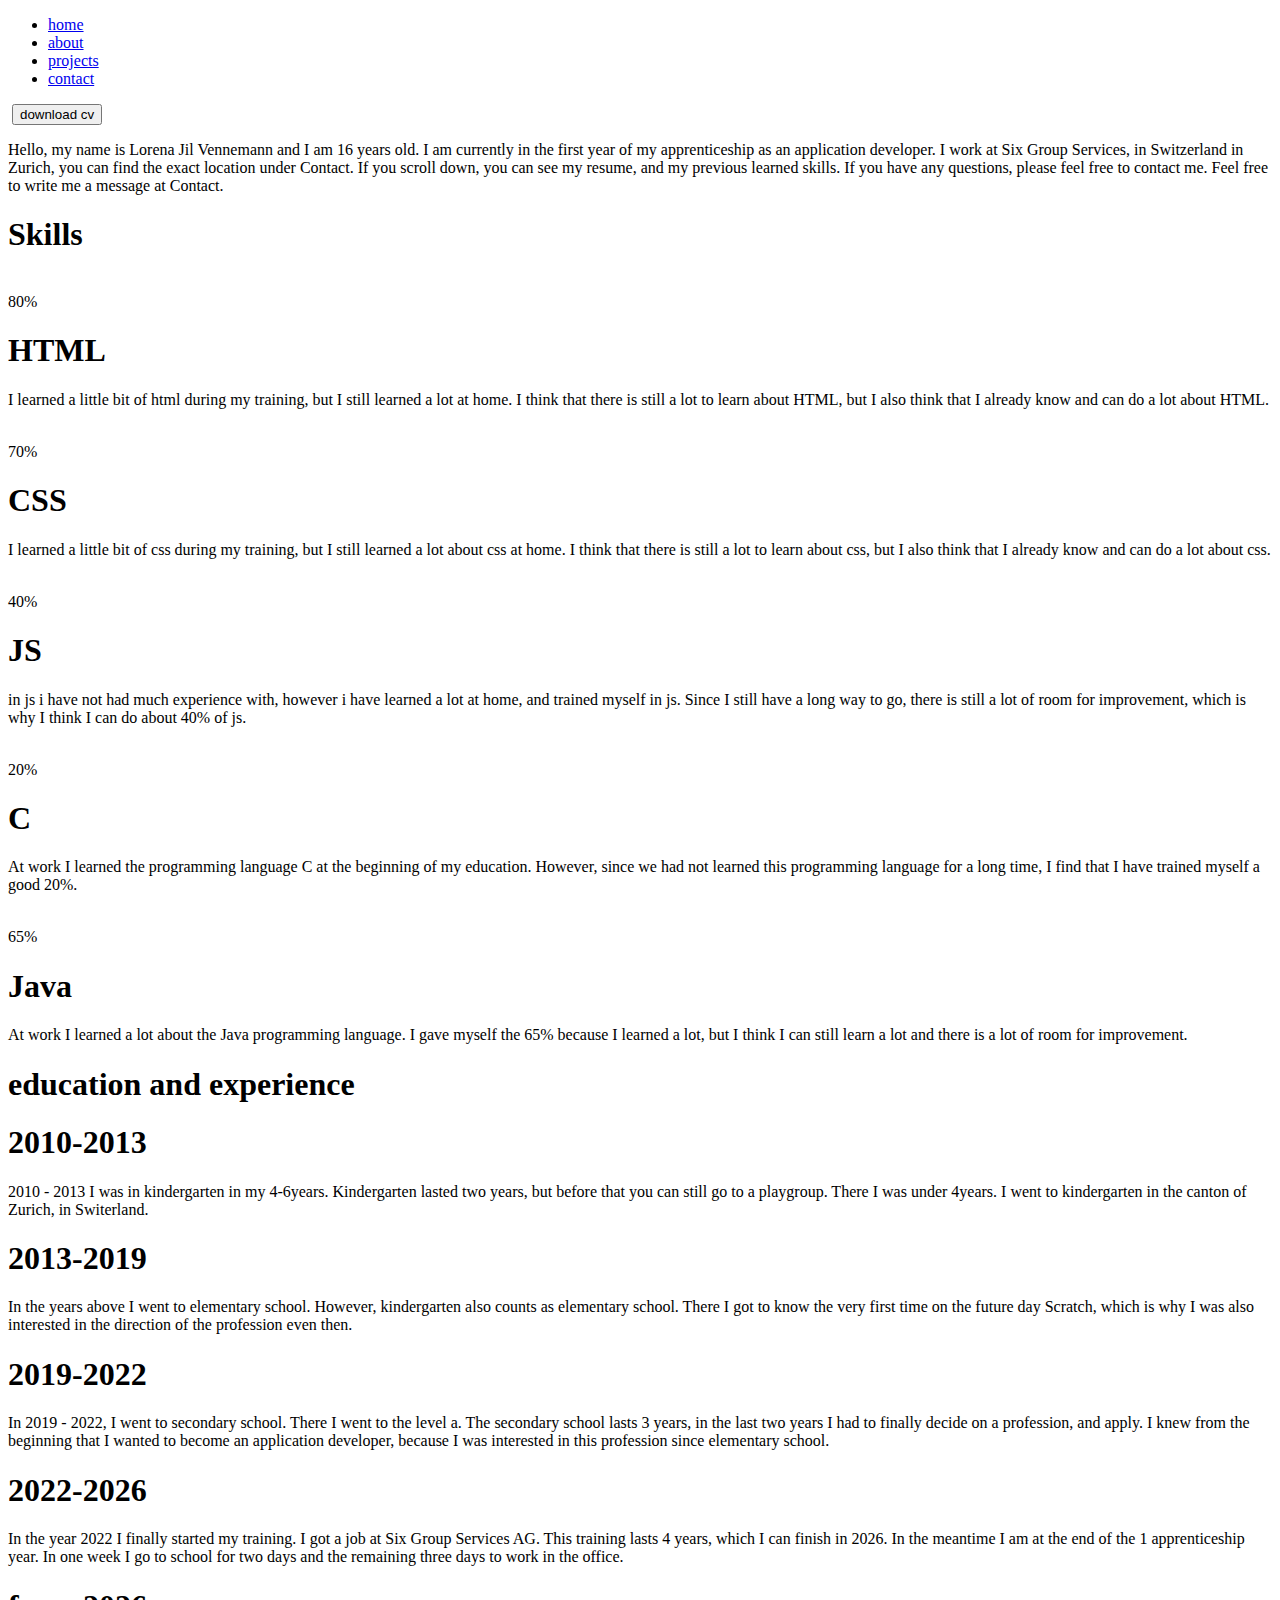
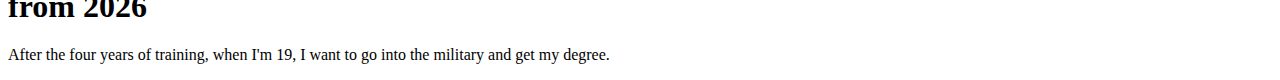
==== about.html @ f71449f3 "new" ====
<!DOCTYPE html>
<html lang="en">
    <head>
        <meta charset="UTF-8">
        <meta http-equiv="X-UA-Compatible" content="IE=edge">
        <meta name="viewport" content="width=device-width, initial-scale=1.0, user-scalable=no">
        <title>Personal Portfolio</title>

        <link rel="stylesheet" href="style.css">
    </head>
    <body>
        
        <!--navbar-->
        <nav class="navbar">
            <ul class="link-group">
                <li class="link"><a href="index.html">home</a></li>
                <li class="link active"><a href="about.html">about</a></li>
                <li class="link"><a href="projects.html">projects</a></li>
                <li class="link"><a href="contanct.html">contact</a></li>
            </ul>
        </nav>

        <section class="about-section">
            <div class="about">

                <div class="about-img-container">
                    <img src="about1.jpg" class="about-img" alt="">
                    <button class="download-cv-button">download cv</button>
                </div>
                <p class="about-info">Hello, my name is Lorena Jil Vennemann and I am 16 years old. I am currently in the first year of my apprenticeship as an application developer. I work at Six Group Services, in Switzerland in Zurich, you can find the exact location under Contact. If you scroll down, you can see my resume, and my previous learned skills. If you have any questions, please feel free to contact me. Feel free to write me a message at Contact.</p>
            </div>

            <div class="skill-section">

                <h1 class="heading">Skills</h1>
                <div class="skills-container">
                    <div class="skill-card">
                        <img src="html.png" class="skill-img" alt="">
                        <div class="skill-level">80%</div>
                        <h1 class="skill-name">HTML</h1>
                        <p class="skill-info">I learned a little bit of html during my training, but I still learned a lot at home. I think that there is still a lot to learn about HTML, but I also think that I already know and can do a lot about HTML.</p>
                    </div>
                <div class="skill-card">
                    <img src="css.png" class="skill-img" alt="">
                    <div class="skill-level">70%</div>
                    <h1 class="skill-name"> CSS</h1>
                    <p class="skill-info">I learned a little bit of css during my training, but I still learned a lot about css at home. I think that there is still a lot to learn about css, but I also think that I already know and can do a lot about css.</p>
                </div>
                <div class="skill-card">
                    <img src="js.png" class="skill-img" alt="">
                    <div class="skill-level">40%</div>
                    <h1 class="skill-name">JS</h1>
                    <p class="skill-info">in js i have not had much experience with, however i have learned a lot at home, and trained myself in js. Since I still have a long way to go, there is still a lot of room for improvement, which is why I think I can do about 40% of js.</p>
                </div>
                <div class="skill-card">
                    <img src="c-.png" class="skill-img" alt="">
                    <div class="skill-level">20%</div>
                    <h1 class="skill-name">C</h1>
                    <p class="skill-info">At work I learned the programming language C at the beginning of my education. However, since we had not learned this programming language for a long time, I find that I have trained myself a good 20%.</p>
                </div>
                <div class="skill-card">
                    <img src="javascript.png" class="skill-img" alt="">
                    <div class="skill-level">65%</div>
                    <h1 class="skill-name">Java</h1>
                    <p class="skill-info">At work I learned a lot about the Java programming language. I gave myself the 65% because I learned a lot, but I think I can still learn a lot and there is a lot of room for improvement. </p>
                </div>
            </div>
        </div>
            </div>
            </div>
            </div>
            </div>
            <div class="timeline">
                <h1 class="heading">education and experience</h1>
                <div class="Card">
                    <div class="Card-body">
                        <h1 class="card-title">2010-2013</h1>
                        <p class="card-detail">2010 - 2013 I was in kindergarten in my 4-6years. Kindergarten lasted two years, but before that you can still go to a playgroup. There I was under 4years. I went to kindergarten in the canton of Zurich, in Switerland.</p>
                    </div>                     
                </div>
                <div class="Card">
                    <div class="Card-body">
                        <h1 class="card-title">2013-2019</h1>
                        <p class="card-detail">In the years above I went to elementary school. However, kindergarten also counts as elementary school. There I got to know the very first time on the future day Scratch, which is why I was also interested in the direction of the profession even then.</p>
                    </div>
                </div>
                <div class="Card">
                    <div class="Card-body">
                        <h1 class="card-title">2019-2022</h1>
                        <p class="card-detail">In 2019 - 2022, I went to secondary school. There I went to the level a. The secondary school lasts 3 years, in the last two years I had to finally decide on a profession, and apply. I knew from the beginning that I wanted to become an application developer, because I was interested in this profession since elementary school.</p>
                    </div>
                </div>
                <div class="Card">
                    <div class="Card-body">
                        <h1 class="card-title">2022-2026</h1>
                        <p class="card-detail">In the year 2022 I finally started my training. I got a job at Six Group Services AG. This training lasts 4 years, which I can finish in 2026. In the meantime I am at the end of the 1 apprenticeship year. In one week I go to school for two days and the remaining three days to work in the office. </p>
                    </div>
                </div>
                <div class="Card">
                    <div class="Card-body">
                        <h1 class="card-title">from 2026</h1>
                        <p class="card-detail">After the four years of training, when I'm 19, I want to go into the military and get my degree. </p>
                    </div>
                </div>
            </div>
            
        </section>
    
        <script src="app.js"></script>
        
    </body>
</html>
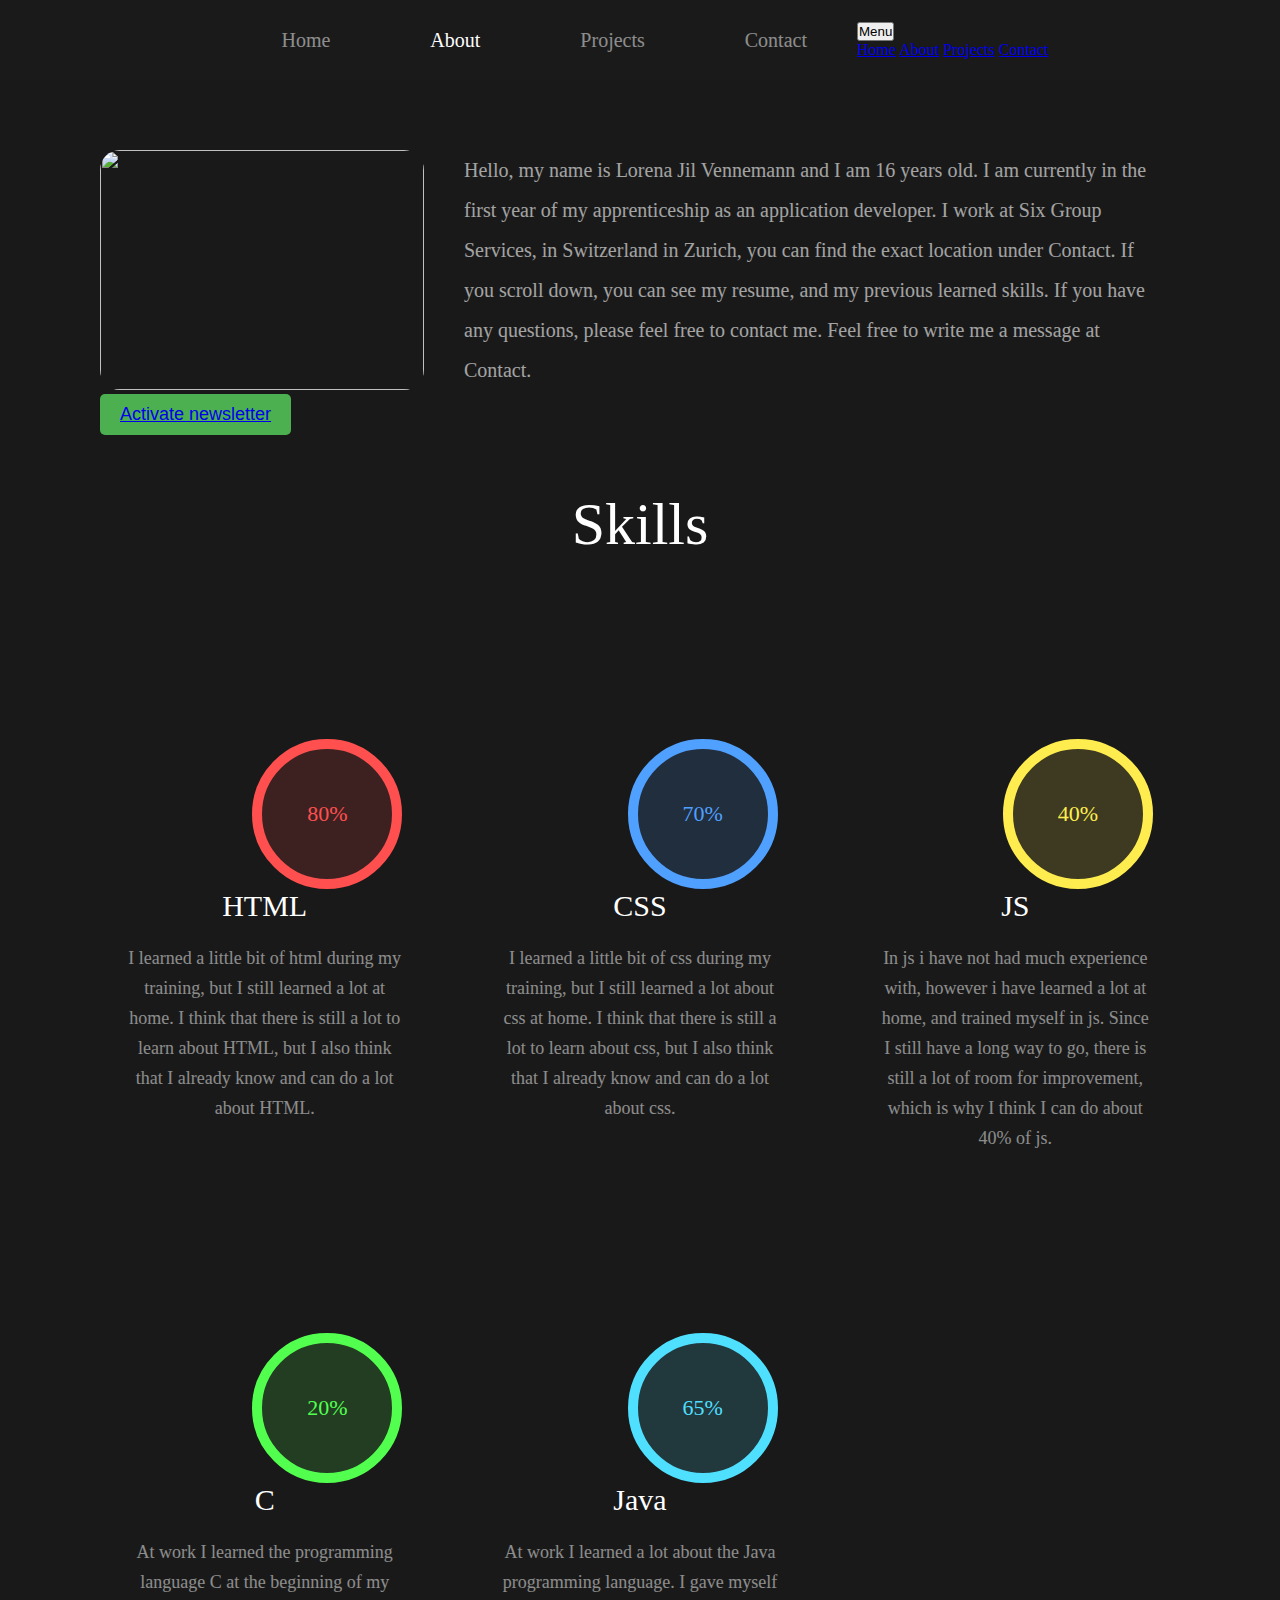
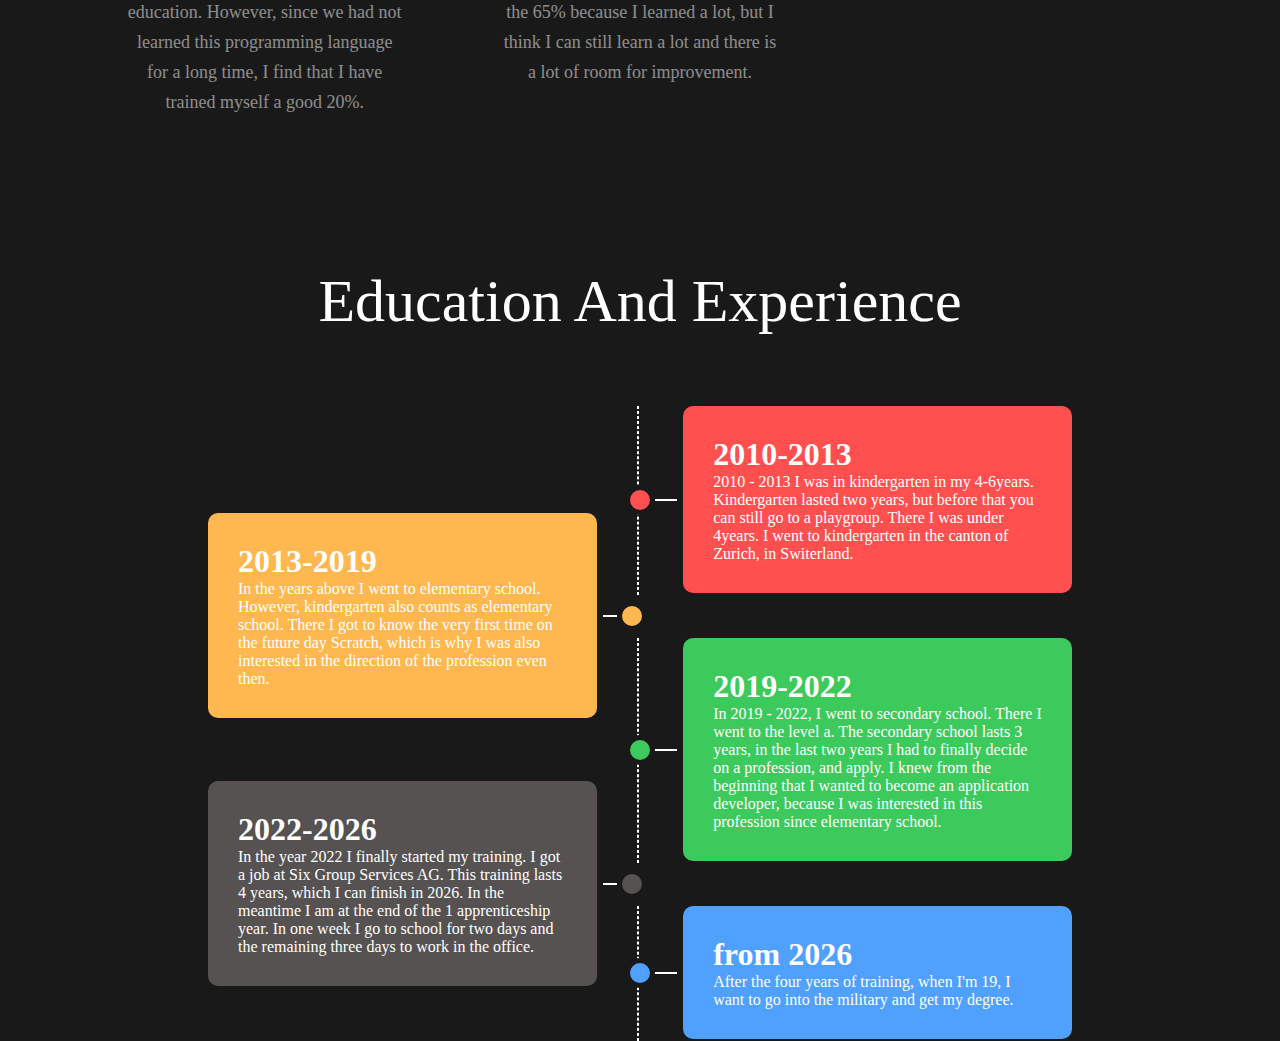
==== commit d2555947: "Add files via upload" ====
--- a/about.html
+++ b/about.html
@@ -5,27 +5,66 @@
         <meta http-equiv="X-UA-Compatible" content="IE=edge">
         <meta name="viewport" content="width=device-width, initial-scale=1.0, user-scalable=no">
         <title>Personal Portfolio</title>
-
         <link rel="stylesheet" href="style.css">
     </head>
     <body>
-        
+      
         <!--navbar-->
         <nav class="navbar">
+            <div class="navbar-toggle">
+              <span></span>
+              <span></span>
+              <span></span>
+            </div>
             <ul class="link-group">
-                <li class="link"><a href="index.html">home</a></li>
-                <li class="link active"><a href="about.html">about</a></li>
-                <li class="link"><a href="projects.html">projects</a></li>
-                <li class="link"><a href="contanct.html">contact</a></li>
+              <li class="link"><a href="index.html">home</a></li>
+              <li class="link active"><a href="about.html">about</a></li>
+              <li class="link"><a href="projects.html">projects</a></li>
+              <li class="link"><a href="contanct.html">contact</a></li>
             </ul>
-        </nav>
+              <!--navbar-->
+          </head>
+          <body>
+          
+          <div class="dropdown">
+            <button onclick="myFunction()" class="dropbtn">Menu</button>
+            <div id="myDropdown" class="dropdown-content">
+              <a href="index.html">Home</a>
+              <a href="about.html">About</a>
+              <a href="projects.html">Projects</a>
+              <a href="contanct.html">Contact</a>
+            </div>
+          </div>
+          
+          <script>
+          /* When the user clicks on the button, 
+          toggle between hiding and showing the dropdown content */
+          function myFunction() {
+            document.getElementById("myDropdown").classList.toggle("show");
+          }
+          
+          // Close the dropdown if the user clicks outside of it
+          window.onclick = function(event) {
+            if (!event.target.matches('.dropbtn')) {
+              var dropdowns = document.getElementsByClassName("dropdown-content");
+              var i;
+              for (i = 0; i < dropdowns.length; i++) {
+                var openDropdown = dropdowns[i];
+                if (openDropdown.classList.contains('show')) {
+                  openDropdown.classList.remove('show');
+                }
+              }
+            }
+          }
+          </script>
+          </nav>
 
         <section class="about-section">
             <div class="about">
 
                 <div class="about-img-container">
                     <img src="about1.jpg" class="about-img" alt="">
-                    <button class="download-cv-button">download cv</button>
+                    <button class="activate-newsletter-button"><a href="newsletter.html">Activate newsletter</a></button>
                 </div>
                 <p class="about-info">Hello, my name is Lorena Jil Vennemann and I am 16 years old. I am currently in the first year of my apprenticeship as an application developer. I work at Six Group Services, in Switzerland in Zurich, you can find the exact location under Contact. If you scroll down, you can see my resume, and my previous learned skills. If you have any questions, please feel free to contact me. Feel free to write me a message at Contact.</p>
             </div>
@@ -50,7 +89,7 @@
                     <img src="js.png" class="skill-img" alt="">
                     <div class="skill-level">40%</div>
                     <h1 class="skill-name">JS</h1>
-                    <p class="skill-info">in js i have not had much experience with, however i have learned a lot at home, and trained myself in js. Since I still have a long way to go, there is still a lot of room for improvement, which is why I think I can do about 40% of js.</p>
+                    <p class="skill-info">In js i have not had much experience with, however i have learned a lot at home, and trained myself in js. Since I still have a long way to go, there is still a lot of room for improvement, which is why I think I can do about 40% of js.</p>
                 </div>
                 <div class="skill-card">
                     <img src="c-.png" class="skill-img" alt="">
--- a/style.css
+++ b/style.css
@@ -0,0 +1,979 @@
+  * {
+      margin: 0;
+      padding: 0;
+      box-sizing: border-box;
+  }
+
+  body{
+      width: 100%;
+      max-width: 1400px;
+      display: block;
+      margin: auto;
+      min-height: 100vh;
+      height: 100vh;
+      background-color: #191919;
+      font-family:cursive;
+  }
+
+  /* Navbar-Styling */
+  .navbar {
+      width: 100%;
+      position: fixed;
+      top: 0;
+      left: 0;
+      z-index: 9;
+      background-color: #1a1a1a;
+    }
+    
+    .link-group{
+      list-style: none;
+      display: flex;
+      margin: 0;
+      padding: 0;
+    }
+    
+    .link a{
+      color: #fff;
+      opacity: 0.5;
+      text-decoration: none;
+      text-transform: capitalize;
+      padding: 10px 30px;
+      margin: 0 20px;
+      line-height: 80px;
+      transition: .5s;
+      font-size: 20px;
+    }
+    
+    .link a:hover, .link.active a{
+      opacity: 1;
+    }
+    
+
+  .home-section.active{
+      position: relative;
+      opacity: 1;
+      z-index: 8;
+  }
+  .home-section{
+      width: 100%;
+      height: 100vh;
+      padding: 0 150px;
+      display: flex;
+      align-items: center;
+      position: fixed;
+      top: 0;
+      opacity: 0;
+      transition: 1s;
+  }
+
+  .hero-heading{
+      color: #fff;
+      font-size: 120px;
+      font-weight: 300;
+      font-family: cursive;
+  }
+
+  .hero-img{
+      position: absolute;
+      top: 0;
+      right: 0;
+      height: 100vh;
+      width: 50%;
+      object-fit: cover;
+      opacity: 0.2;
+  }
+
+  .project-section.active,
+  .project-section.active{
+      width: 100%;
+      min-height: 100vh;
+      padding: 150px 100px 100px;
+      top: 0;
+      transform: 1s;
+  }
+
+  .project-heading{
+      font-size: 100px;
+      background: #252525;
+      text-transform: capitalize;
+      text-align: center;
+      margin-bottom: 50px;
+      color: #1a1a1a;
+      background-clip: text;
+      -webkit-background-clip: text;
+      -webkit-text-stroke: 8px transparent;
+  }
+
+  .project-container{
+      display: grid;
+      grid-template-columns: repeat(2, 1fr);
+      grid-gap: 100px;
+  }
+
+  .project-card{
+      height: 400px;
+      position: relative;
+  }
+
+  .project-img{
+      width: 100%;
+      height: 100%;
+      position: absolute;
+      top: 0;
+      left: 0;
+      object-fit: cover;
+      transition: .5s;
+  }
+
+  .project-content{
+      position: relative;
+      padding: 40px;
+      color: #252525;
+      transition: .5s;
+      opacity: 0;
+  }
+
+  .project-title{
+      font-size: 50px;
+      text-transform: capitalize;
+      text-align: center;
+      font-weight: 300;
+  }
+
+  .project-info{
+      margin: 40px;
+      font-size: 20px;
+      line-height: 30px;
+      text-align: center;
+      font-family: cursive;
+  }
+  .project-btn-grp.github a {
+      background-color: #24292e;
+      color: #fff;
+      border-radius: 4px;
+      padding: 8px 16px;
+      text-decoration: none;
+      font-size: 16px;
+    }
+    
+    .project-btn-grp.github a:hover {
+      background-color: #0366d6;
+    }
+
+
+  .project-card:hover .project-img{
+      filter: blur(20px);
+  }
+
+  .project-card:hover .project-content{
+      opacity: 1;
+  }
+
+  .about-section{
+      width: 100%;
+      min-height: 100vh;
+      padding: 150px 100px 0;
+      position: relative;
+      top: 0;
+      transition: 1s;
+  }
+
+  .about{
+      width: 100%;
+      display: grid;
+      grid-template-columns: 30% 65%;
+      grid-gap: 40px;
+  }
+
+  .about-img-container{
+      position: relative;
+  }
+
+  .about-info{
+      color: #fff;
+      opacity: 0.6;
+      font-size: 20px;
+      line-height: 40px;
+  }
+
+  .about-img{
+      width: 100%;
+      height: 100%;
+      object-fit: cover;
+      border-radius: 20px;
+  }
+
+  .download-cv-button{
+      position: absolute;
+      bottom: 20px;
+      left: 50%;
+      transform: translateX(-50%);
+      padding: 10px 20px;
+      color: #fff;
+      border: none;
+      font-size: 16px;
+      text-transform: capitalize;
+      cursor: pointer;
+      transition: .5s;
+      background: rgba(0, 0, 0, 0.5);
+
+  }
+
+  .download-cv-button:hover{
+      background: #000;
+  }
+
+  .skill-section{
+      position: relative;
+      margin: 100px 0;
+  }
+
+  .heading{
+      text-align: center;
+      font-size: 60px;
+      color: #fff;
+      text-transform: capitalize;
+      font-weight: 300;
+      margin-bottom: 100px;
+  }
+
+  .skills-container{
+      width: 95%;
+      margin: auto;
+      display: grid;
+      grid-template-columns: repeat(3, 1fr);
+      grid-gap: 100px;
+      color: #fff;
+  }
+
+  .skill-card{
+      position: relative;
+  }
+
+  .skill-img{
+      display: block;
+      margin: auto;
+      height: 200px;
+  }
+
+  .skill-name{
+      font-size: 30px;
+      font-weight: 300;
+      text-align: center;
+      text-transform: capitalize;
+      margin: 30px 0 20px;
+  }
+  .skill-info{
+      text-align: center;
+      opacity: 0.5;
+      font-size: 18px;
+      line-height: 30px;
+  }
+
+  .skill-level{
+      position: absolute;
+      top: 80px;
+      right: 0;
+      width: 150px;
+      height: 150px;
+      display: flex;
+      justify-content: center;
+      align-items: center;
+      font-size: 22px;
+      border-radius: 50%;
+      border: 10px solid black;
+  }
+
+  .skill-card:nth-child(1) .skill-level{
+      background: #ff4f4f28;
+      border-color: #ff4f4f;
+      color: #ff4f4f;
+  }
+  .skill-card:nth-child(2) .skill-level{
+      background: #4fa0ff28;
+      border-color: #4fa0ff;
+      color: #4fa0ff;
+  }
+  .skill-card:nth-child(3) .skill-level{
+      background: #ffed4f28;
+      border-color: #ffed4f;
+      color: #ffed4f;
+  }
+  .skill-card:nth-child(4) .skill-level{
+      background: #52ff4f28;
+      border-color: #52ff4f;
+      color: #52ff4f;
+  }
+  .skill-card:nth-child(5) .skill-level{
+      background: #4fdfff28;
+      border-color: #4fdfff;
+      color: #4fdfff;
+  }
+
+  .timeline{
+      display: block;
+      width: 80%;
+      margin: 150px auto;
+  }
+
+  .timeline .heading{
+      margin-bottom: 150px;
+  }
+
+  .Card{
+      width: 45%;
+      padding: 30px;
+      border-radius: 10px;
+      color: #fff;
+      display: block;
+      margin: -80px 0;
+      position: relative;
+      background: #f00;
+  }
+
+  .Card:nth-child(even){
+      margin-left: auto;
+  }
+
+  .Card:nth-child(even):before{
+      content: '';
+      position: absolute;
+      left: -15%;
+      top: 50%;
+      transform: translateY(-50%);
+      width: 20px;
+      height: 20px;
+      border: 5px solid #191919;
+      border-radius: 50%;
+  }
+
+  .Card:nth-child(even):after{
+      content: '';
+      position: absolute;
+      left: -8.5%;
+      top: 50%;
+      transform: translateY(-50%);
+      width: 7%;
+      height: 2px;
+      background: #fff;
+      z-index: -1;
+  }
+
+  .Card:nth-child(odd):before{
+      content: '';
+      position: absolute;
+      right: -13%;
+      top: 50%;
+      transform: translateY(-50%);
+      width: 20px;
+      height: 20px;
+      border: 5px solid #191919;
+      border-radius: 50%;
+  }
+
+  .Card:nth-child(odd):after{
+      content: '';
+      position: absolute;
+      right: -8.5%;
+      top: 50%;
+      transform: translateY(-50%);
+      width: 7%;
+      height: 2px;
+      background: #fff;
+      z-index: -1;
+  }
+
+  .Card:nth-child(2), .Card:nth-child(2):before{
+      background: #ff4f4f;
+  }
+  .Card:nth-child(3), .Card:nth-child(3):before{
+      background: #ffb84f;
+  }
+  .Card:nth-child(4), .Card:nth-child(4):before{
+      background: #3dca5c;
+  }
+  .Card:nth-child(5), .Card:nth-child(5):before{
+      background: #565252;
+  }
+  .Card:nth-child(6), .Card:nth-child(6):before{
+      background: #4fa0ff;
+  }
+
+  .Card:nth-child(even) .Card-body:before{
+      content: '';
+      position: absolute;
+      left: -12%;
+      top: 0;
+      width: 0px;
+      height: 100%;
+      border: 1px dashed #fff;
+      z-index: -1;
+  }
+
+  .Card-title{
+      font-size: 30px;
+      font-weight: 300;
+      margin-bottom: 20px;
+  }
+
+  .contact-section{
+      position: relative;
+      top: 0;
+      transition: 1s;
+      padding: 100px 150px;
+      height: 100vh;
+      display: grid;
+      grid-template-columns: repeat(2, 1fr);
+      grid-gap: 50px;
+  }
+
+  .contact-form input, .contact-form textarea{
+      width: 100%;
+      height: 40px;
+      background: rgba(255, 255, 255, 0.2);
+      border: 1px solid #fff;
+      margin-bottom: 30px;
+      border-radius: 5px;
+      text-transform: capitalize;
+      color: #fff;
+      padding: 5px 10px;
+  }
+
+  ::placeholder{
+      color: #fff;
+  }
+
+  #msg{
+      height: 280px;
+      resize: none;
+      font-family: sans-serif;
+  }
+
+  .form-submit-btn{
+      background: #ff4f4f;
+      color: #fff;
+      text-transform: capitalize;
+      padding: 15px 40px;
+      display: block;
+      margin: auto;
+      border: none;
+      border-radius: 10px;
+      cursor: pointer;
+  }
+
+  .map{
+      width: 100%;
+      height: 100%;
+      padding: 10px;
+      border: 2px solid #fff;
+      background: rgba(255, 255, 255, 0.2);
+      border-radius: 10px;
+  }
+  .activate-newsletter-button {
+      display: inline-block;
+      padding: 10px 20px;
+      border-radius: 5px;
+      background-color: #4CAF50;
+      color: #fff;
+      text-decoration: none;
+      font-size: 18px;
+      border: none;
+      cursor: pointer;
+      transition: all 0.2s ease-in-out;
+    }
+    
+    .activate-newsletter-button:hover {
+      background-color: #3e8e41;
+    }
+    .login-box {
+      position: absolute;
+      top: 50%;
+      left: 50%;
+      width: 400px;
+      padding: 40px;
+      margin: 20px auto;
+      transform: translate(-50%, -55%);
+      background: rgba(0,0,0,.9);
+      box-sizing: border-box;
+      box-shadow: 0 15px 25px rgba(0,0,0,.6);
+      border-radius: 10px;
+    }
+    
+    .login-box p:first-child {
+      margin: 0 0 30px;
+      padding: 0;
+      color: #fff;
+      text-align: center;
+      font-size: 1.5rem;
+      font-weight: bold;
+      letter-spacing: 1px;
+    }
+    
+    .login-box .user-box {
+      position: relative;
+    }
+    
+    .login-box .user-box input {
+      width: 100%;
+      padding: 10px 0;
+      font-size: 16px;
+      color: #fff;
+      margin-bottom: 30px;
+      border: none;
+      border-bottom: 1px solid #fff;
+      outline: none;
+      background: transparent;
+    }
+    
+    .login-box .user-box label {
+      position: absolute;
+      top: 0;
+      left: 0;
+      padding: 10px 0;
+      font-size: 16px;
+      color: #fff;
+      pointer-events: none;
+      transition: .5s;
+    }
+    
+    .login-box .user-box input:focus ~ label,
+    .login-box .user-box input:valid ~ label {
+      top: -20px;
+      left: 0;
+      color: #fff;
+      font-size: 12px;
+    }
+    
+    .login-box form a {
+      position: relative;
+      display: inline-block;
+      padding: 10px 20px;
+      font-weight: bold;
+      color: #fff;
+      font-size: 16px;
+      text-decoration: none;
+      text-transform: uppercase;
+      overflow: hidden;
+      transition: .5s;
+      margin-top: 40px;
+      letter-spacing: 3px
+    }
+    
+    .login-box a:hover {
+      background: #fff;
+      color: #272727;
+      border-radius: 5px;
+    }
+    
+    .login-box a span {
+      position: absolute;
+      display: block;
+    }
+    
+    .login-box a span:nth-child(1) {
+      top: 0;
+      left: -100%;
+      width: 100%;
+      height: 2px;
+      background: linear-gradient(90deg, transparent, #fff);
+      animation: btn-anim1 1.5s linear infinite;
+    }
+    
+    @keyframes btn-anim1 {
+      0% {
+        left: -100%;
+      }
+    
+      50%,100% {
+        left: 100%;
+      }
+    }
+    
+    .login-box a span:nth-child(2) {
+      top: -100%;
+      right: 0;
+      width: 2px;
+      height: 100%;
+      background: linear-gradient(180deg, transparent, #fff);
+      animation: btn-anim2 1.5s linear infinite;
+      animation-delay: .375s
+    }
+    
+    @keyframes btn-anim2 {
+      0% {
+        top: -100%;
+      }
+    
+      50%,100% {
+        top: 100%;
+      }
+    }
+    
+    .login-box a span:nth-child(3) {
+      bottom: 0;
+      right: -100%;
+      width: 100%;
+      height: 2px;
+      background: linear-gradient(270deg, transparent, #fff);
+      animation: btn-anim3 1.5s linear infinite;
+      animation-delay: .75s
+    }
+    
+    @keyframes btn-anim3 {
+      0% {
+        right: -100%;
+      }
+    
+      50%,100% {
+        right: 100%;
+      }
+    }
+    
+    .login-box a span:nth-child(4) {
+      bottom: -100%;
+      left: 0;
+      width: 2px;
+      height: 100%;
+      background: linear-gradient(360deg, transparent, #fff);
+      animation: btn-anim4 1.5s linear infinite;
+      animation-delay: 1.125s
+    }
+    
+    @keyframes btn-anim4 {
+      0% {
+        bottom: -100%;
+      }
+    
+      50%,100% {
+        bottom: 100%;
+      }
+  }
+    .submit-btn {
+      display: inline-block;
+      background-color: #03a9f4;
+      color: #fff;
+      font-size: 16px;
+      padding: 10px 20px;
+      border: none;
+      border-radius: 25px;
+      cursor: pointer;
+      transition: 0.5s;
+    }
+
+    .submit-btn:hover {
+      background-color: #f44336;
+    }
+
+    .submit-btn:focus {
+      outline: none;
+    }
+
+    .submit-btn:active {
+      transform: translateY(2px);
+    }
+
+    .success-message {
+      font-size: 18px;
+      color: green;
+      margin-top: 20px;
+    }
+
+
+    .navbar {
+    width: 100%;
+    position: fixed;
+    top: 0;
+    left: 0;
+    display: flex;
+    justify-content: center;
+    align-items: center;
+    z-index: 9;
+    background-color: #1a1a1a;
+  }
+
+  .link-group {
+    list-style: none;
+    display: flex;
+  }
+
+  .link a {
+    color: #fff;
+    opacity: 0.5;
+    text-decoration: none;
+    text-transform: capitalize;
+    padding: 10px 30px;
+    margin: 0 20px;
+    line-height: 80px;
+    transition: .5s;
+    font-size: 20px;
+  }
+
+  .link a:hover, .link.active a {
+    opacity: 1;
+  }
+  
+@media only screen and (max-width: 778px) {
+    .navbar.active .link-group {
+        display: none;
+      }
+      .navbar.active .dropdown {
+        display: block;
+      }
+
+      .hero-img .hero-heading{
+        position: relative;
+        width: 100%;
+        height: 100vh;
+
+      }
+    
+      .hero-heading {
+        font-size: 70px;
+      }
+      
+      .project-section.active,
+      .project-section.active {
+        padding: 100px;
+      }
+      
+      .project-container {
+        grid-template-columns: 1fr;
+      }
+      
+      .about {
+        grid-template-columns: 1fr;
+      }
+      
+      .about-img-container {
+        height: auto;
+      }
+      
+      .about-info {
+        font-size: 16px;
+        line-height: 30px;
+      }
+      .download-cv-button {
+        position: static;
+        transform: none;
+        margin-top: 50px;
+        }
+  
+        .skill-section {
+        margin: 50px 0;
+        }
+        
+        .heading {
+        font-size: 40px;
+        margin-bottom: 50px;
+        }
+        
+        .skills-container {
+        grid-template-columns: repeat(2, 1fr);
+        grid-gap: 50px;
+        }
+        
+        /* Timeline styles */
+        .timeline {
+        width: 100%;
+        margin: 50px auto;
+        }
+        
+        .Card {
+        width: 100%;
+        margin: 50px 0;
+        }
+        
+        /* Contact section styles */
+        .contact-section {
+        padding: 50px;
+        height: auto;
+        grid-template-columns: 1fr;
+        grid-gap: 0;
+        }
+        .contact-form input{
+          position: relative;
+          height: 74px;
+          margin-bottom: 37px;
+          margin-top: 50px;
+          border-top-width: 1px;
+        }
+     
+      .heading {
+        font-size: 40px;
+      }
+    }
+    
+    @media only screen and (max-width: 448px) {
+      .about-section {
+      padding: 50px;
+      position: relative;
+      }
+      .skills-container {
+      margin: auto;
+      grid-template-columns: repeat(2, 1fr);
+      grid-gap: 50px;
+      }
+      .link-group {
+      display: none;
+      }
+      .hero-img .hero-heading{
+      position: relative;
+      width: 100%;
+      height: 100vh;
+      }
+      .hero-heading {
+      font-size: 50px;
+      }
+      .project-section.active,
+      .project-section.active {
+      padding: 50px;
+      }
+      .project-container {
+      grid-template-columns: 1fr;
+      }
+      .about {
+      grid-template-columns: 1fr;
+      }
+      .about-img-container {
+      height: auto;
+      }
+      .about-info {
+      font-size: 14px;
+      line-height: 24px;
+      }
+      .download-cv-button {
+      position: static;
+      transform: none;
+      margin-top: 30px;
+      }
+      .skill-section {
+      margin: 30px 0;
+      }
+      .heading {
+      font-size: 30px;
+      margin-bottom: 30px;
+      }
+      .skills-container {
+      grid-template-columns: 1fr;
+      grid-gap: 30px;
+      }
+      .timeline {
+      width: 100%;
+      margin: 30px auto;
+      }
+      .Card {
+      width: 100%;
+      margin: 30px 0;
+      }
+  
+      .contact-section {
+      padding: 30px;
+      height: auto;
+      grid-template-columns: 1fr;
+      grid-gap: 0;
+      }
+      .contact-form input {
+          position: relative;
+          height: 40px;
+          margin-bottom: 35px;
+          margin-top: -12px;
+          border-top-width: 1px;
+        }
+        .form {
+          position: static;
+        }
+          .heading {
+      font-size: 30px;
+      }
+      .navbar {
+        position: relative;
+        }
+        .dropdown {
+        position: relative;
+        top: 100%;
+        left: 0;
+        width: 100%;
+        display: none;
+        }
+        .navbar.active .dropdown {
+        display: block;
+        }
+        .dropbtn {
+        background-color: rgba(255, 255, 255, 0.2);
+        color: white;
+        padding: 16px;
+        font-size: 16px;
+        border: none;
+        cursor: pointer;
+      }
+      
+      .dropbtn:active, .dropbtn:focus {
+        background-color: rgba(255, 255, 255, 0.2);
+      }
+      
+      .dropdown {
+        position: relative;
+        display: inline-block;
+      }
+      
+      .dropdown-content {
+        display: none;
+        position: absolute;
+        background-color: rgba(255, 255, 255, 0.2);
+        min-width: 160px;
+        overflow: auto;
+        box-shadow: 0px 8px 16px 0px rgba(0,0,0,0.2);
+        z-index: 1;
+      }
+      
+      .dropdown-content a {
+        color: black;
+        padding: 12px 16px;
+        text-decoration: none;
+        display: block;
+      }
+      
+      .dropdown a:active {background-color: #ddd;}
+      
+      .show {display: block;}
+      
+       
+      .dropbtn {
+        background-color: rgba(255, 255, 255, 0.2);
+        color: white;
+        padding: 16px;
+        font-size: 16px;
+        border: none;
+        cursor: pointer;
+      }
+      
+      .dropbtn:active, .dropbtn:focus {
+        background-color:rgba(255, 255, 255, 0.2);
+      }
+      
+      .dropdown {
+        position: relative;
+        display: inline-block;
+      }
+      
+      .dropdown-content {
+        display: none;
+        position: absolute;
+        background-color: #f1f1f1;
+        min-width: 160px;
+        overflow: auto;
+        box-shadow: 0px 8px 16px 0px rgba(0,0,0,0.2);
+        z-index: 1;
+      }
+      
+      .dropdown-content a {
+        color: black;
+        padding: 12px 16px;
+        text-decoration: none;
+        display: block;
+      }
+      
+      .dropdown a:active {background-color: #ddd;}
+      
+      .show {display: block;}
+    }